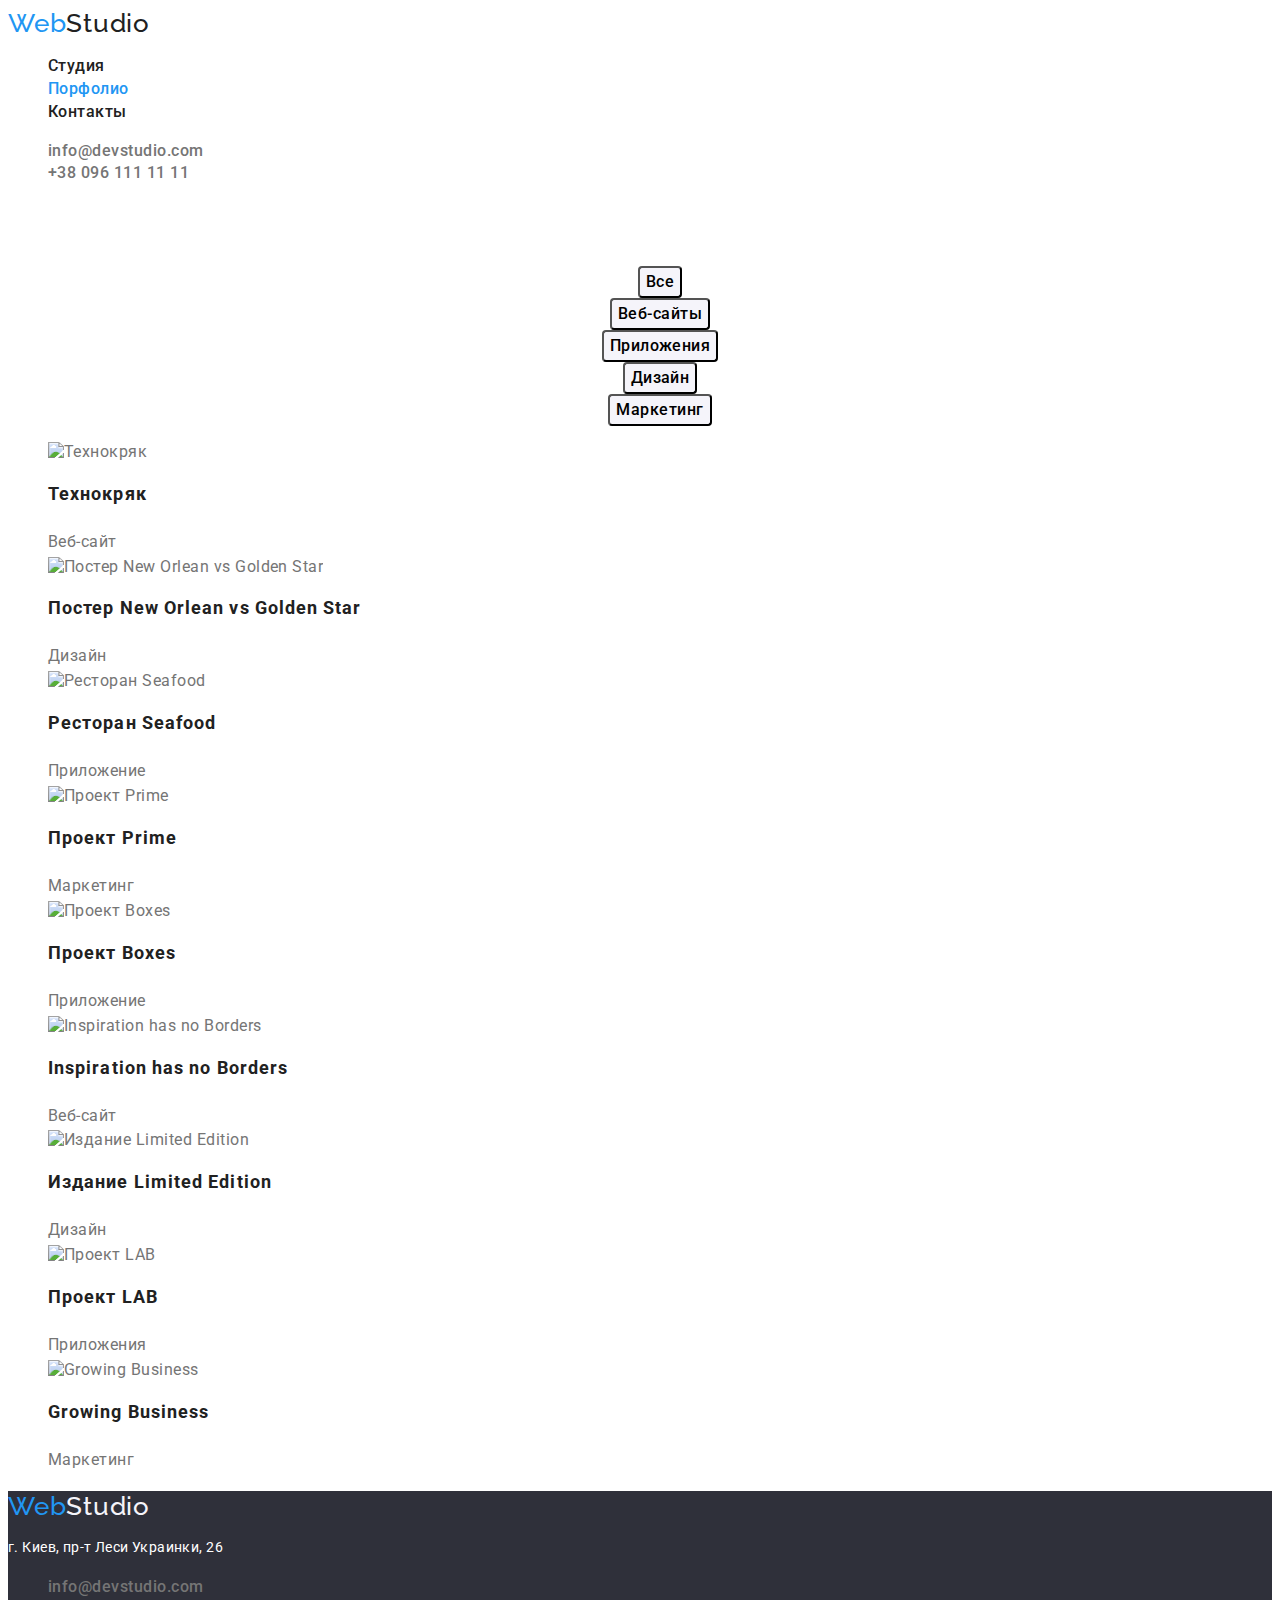
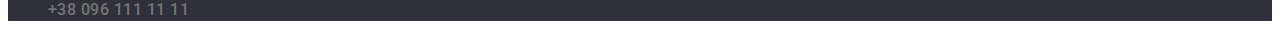
==== portfolio.html @ c121965f "Добавляет файлы" ====
<!DOCTYPE html>
<html lang="ru">
  <head>
    <meta charset="UTF-8" />
    <meta name="viewport" content="width=device-width, initial-scale=1.0" />
    <title>WebStudio</title>
    <link rel="preconnect" href="https://fonts.gstatic.com" />
    <link
      href="https://fonts.googleapis.com/css2?family=Raleway:wght@700&family=Roboto:wght@400;500;700;900&display=swap"
      rel="stylesheet"
    />
    <link
      rel="stylesheet"
      href="https://cdnjs.cloudflare.com/ajax/libs/modern-normalize/1.0.0/modern-normalize.min.css"
      integrity="sha512-ISS7cAi1PEhQ8jnbJpJZMd29NlhNj4AWYyLOSp2CE/CsHxTCu+r+t0D2yoJudVrd0/8fTVPUVDzY5Tvli75u/g=="
      crossorigin="anonymous"
    />
    <link rel="stylesheet" href="css/styles.css" />
  </head>
  <body>
    <!--Шапка сайта-->
    <header>
      <nav>
        <a class="link logo" href="./index.html"
          ><span class="logo-part">Web</span>Studio</a
        >
        <ul class="list">
          <li><a class="link nav" href="./index.html">Студия</a></li>
          <li>
            <a class="link nav current" href="./portfolio.html">Порфолио</a>
          </li>
          <li><a class="link nav" href="">Кoнтакты</a></li>
        </ul>
      </nav>
      <ul class="list">
        <li>
          <a class="link" href="mailto:info@devstudio.com"
            >info@devstudio.com</a
          >
        </li>
        <li><a class="link" href="tel:+380961111111">+38 096 111 11 11</a></li>
      </ul>
    </header>
    <main>
      <section>
        <h1 class="hidden-title">Портфолио</h1>
        <ul class="list">
          <li class="menu">
            <button type="button" class="button-menu">Все</button>
          </li>
          <li class="menu">
            <button type="button" class="button-menu">Веб-сайты</button>
          </li>
          <li class="menu">
            <button type="button" class="button-menu">Приложения</button>
          </li>
          <li class="menu">
            <button type="button" class="button-menu">Дизайн</button>
          </li>
          <li class="menu">
            <button type="button" class="button-menu">Маркетинг</button>
          </li>
        </ul>

        <ul class="list">
          <li>
            <img src="images /portfolio/img1.jpg" alt="Технокряк" width="370" />
            <h2 class="portfolio-tittle">Технокряк</h2>
            <span class="portfolio-item">Веб-сайт</span>
          </li>
          <li>
            <img
              src="images /portfolio/img2.jpg"
              alt="Постер New Orlean vs Golden Star"
              width="370"
            />
            <h2 class="portfolio-tittle">Постер New Orlean vs Golden Star</h2>
            <span class="portfolio-item">Дизайн</span>
          </li>
          <li>
            <img
              src="images /portfolio/img3.jpg"
              alt="Ресторан Seafood"
              width="370"
            />
            <h2 class="portfolio-tittle">Ресторан Seafood</h2>
            <span class="portfolio-item">Приложение</span>
          </li>
          <li>
            <img
              src="images /portfolio/img4.jpg"
              alt="Проект Prime"
              width="370"
            />
            <h2 class="portfolio-tittle">Проект Prime</h2>
            <span class="portfolio-item">Маркетинг</span>
          </li>
          <li>
            <img
              src="images /portfolio/img5.jpg"
              alt="Проект Boxes"
              width="370"
            />
            <h2 class="portfolio-tittle">Проект Boxes</h2>
            <span class="portfolio-item">Приложение</span>
          </li>
          <li>
            <img
              src="images /portfolio/img6.jpg"
              alt="Inspiration has no Borders"
              width="370"
            />
            <h2 class="portfolio-tittle">Inspiration has no Borders</h2>
            <span class="portfolio-item">Веб-сайт</span>
          </li>
          <li>
            <img
              src="images /portfolio/img7.jpg"
              alt="Издание Limited Edition"
              width="370"
            />
            <h2 class="portfolio-tittle">Издание Limited Edition</h2>
            <span class="portfolio-item">Дизайн</span>
          </li>
          <li>
            <img
              src="images /portfolio/img8.jpg"
              alt="Проект LAB"
              width="370"
            />
            <h2 class="portfolio-tittle">Проект LAB</h2>
            <span class="portfolio-item">Приложения</span>
          </li>
          <li>
            <img
              src="images /portfolio/img9.jpg"
              alt="Growing Business"
              width="370"
            />
            <h2 class="portfolio-tittle">Growing Business</h2>
            <span class="portfolio-item">Маркетинг</span>
          </li>
        </ul>
      </section>
    </main>
    <footer class="dark-bg">
      <a class="link logo white" href="./index.html"
        ><span class="logo-part">Web</span>Studio</a
      >
      <address class="address">
        <p class="text address">г. Киев, пр-т Леси Украинки, 26</p>
        <ul class="list">
          <li>
            <a class="link" href="mailto:info@devstudio.com"
              >info@devstudio.com</a
            >
          </li>
          <li>
            <a class="link" href="tel:+380961111111">+38 096 111 11 11</a>
          </li>
        </ul>
      </address>
    </footer>
  </body>
</html>
---- css/styles.css ----
:root {
  --primary-color: #757575;
  --secondary-color: #212121;
  --accent-color: #2196f3;
  --main-font: "Roboto";
  --accent-font: "Raleway";
  --prime-bg: #e5e5e5;
  --secondary-bg: #f5f4fa;
  --dark-bg: #2f303a;
}

body {
  font-family: var(--main-font), sans-serif;
  font-size: 16px;
  letter-spacing: 0.03em;
  color: var(--primary-color);
  font-weight: 400;
}
.link {
  color: inherit;
  text-decoration: none;
  line-height: 1.43;
  font-weight: 500;
}
.link.nav {
  color: var(--secondary-color);
}
.link.nav.current {
  color: var(--accent-color);
}
.link:hover,
.link:focus,
.link:active {
  color: var(--accent-color);
}
.list {
  list-style: none;
}
.address {
  font-style: inherit;
}
.link.logo {
  color: var(--secondary-color);
  font-family: var(--accent-font);
  font-size: 26px;
  letter-spacing: 0.03em;
  line-height: 1.19;
}
.link.logo.white {
  color: #f5f4fa;
}
.logo-part {
  color: var(--accent-color);
}
.dark-bg {
  background-color: var(--dark-bg);
}
.title {
  font-size: 44px;
  line-height: 1.36;
  letter-spacing: 0.06em;
  text-transform: uppercase;
  text-align: center;
  font-weight: 900;
  color: #ffffff;
}
.button {
  font-size: 16px;
  line-height: 1.87;
  font-weight: 700;
  display: flex;
  align-items: center;
  text-align: center;
  letter-spacing: 0.06em;
  color: white;
  background-color: var(--accent-color);
  cursor: pointer;
}
.button:focus {
  color: var(--accent-color);
}
.hidden-title {
  visibility: hidden;
}
.title-features {
  font-size: 14px;
  line-height: 1.14;
  letter-spacing: 0.03em;
  text-transform: uppercase;
  color: var(--secondary-color);
  font-weight: 700;
}

.text {
  font-size: 14px;
  line-height: 1.71;
  letter-spacing: 0.03em;
  color: var(--primary-color);
}
.second-title {
  font-size: 36px;
  line-height: 1.16;
  text-align: center;
  letter-spacing: 0.03em;
  color: var(--secondary-color);
  font-weight: 700;
}
.team-names {
  font-weight: 500;
  font-size: 16px;
  line-height: 1.187;
  letter-spacing: 0.03em;
  color: var(--secondary-color);
}
.team-cards {
  text-align: center;
}
.position {
  font-size: 16px;
  line-height: 1.18;
  letter-spacing: 0.03em;
  color: var(--primary-color);
}
.text.address {
  color: #ffffff;
}
.button-menu {
  background: var(--secondary-bg);
  border-radius: 4px;
  font-family: Roboto;
  font-size: 16px;
  line-height: 1.62;
  text-align: center;
  letter-spacing: 0.03em;
  align-items: center;
  font-weight: 500;
}
.button-menu:hover,
.button-menu:focus {
  background-color: var(--accent-color);
  color: #ffffff;
}
.menu {
  text-align: center;
  align-items: center;
}
.portfolio-tittle {
  font-weight: 700;
  font-size: 18px;
  line-height: 2;
  letter-spacing: 0.06em;
  color: var(--secondary-color);
}
.portfolio-item {
  font-size: 16px;
  line-height: 1.87;
  letter-spacing: 0.03em;
  color: var(--primary-color);
}
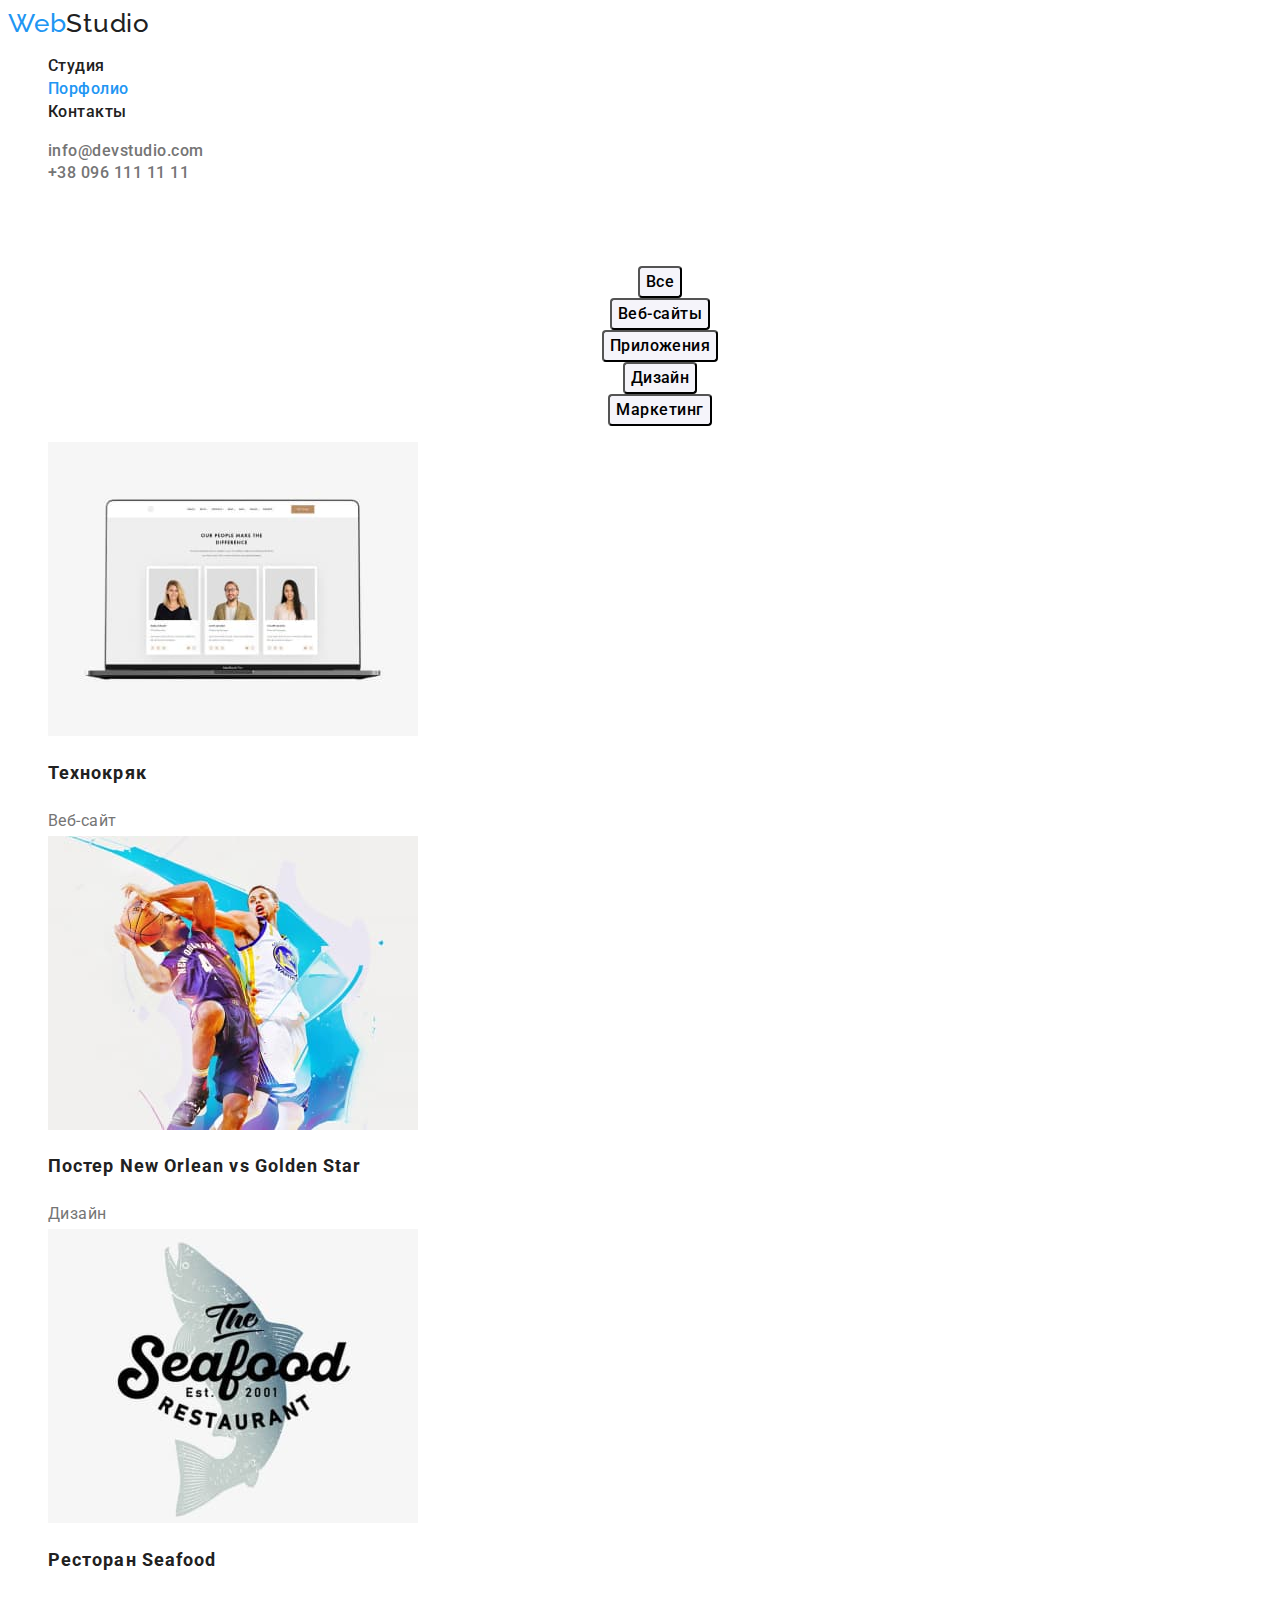
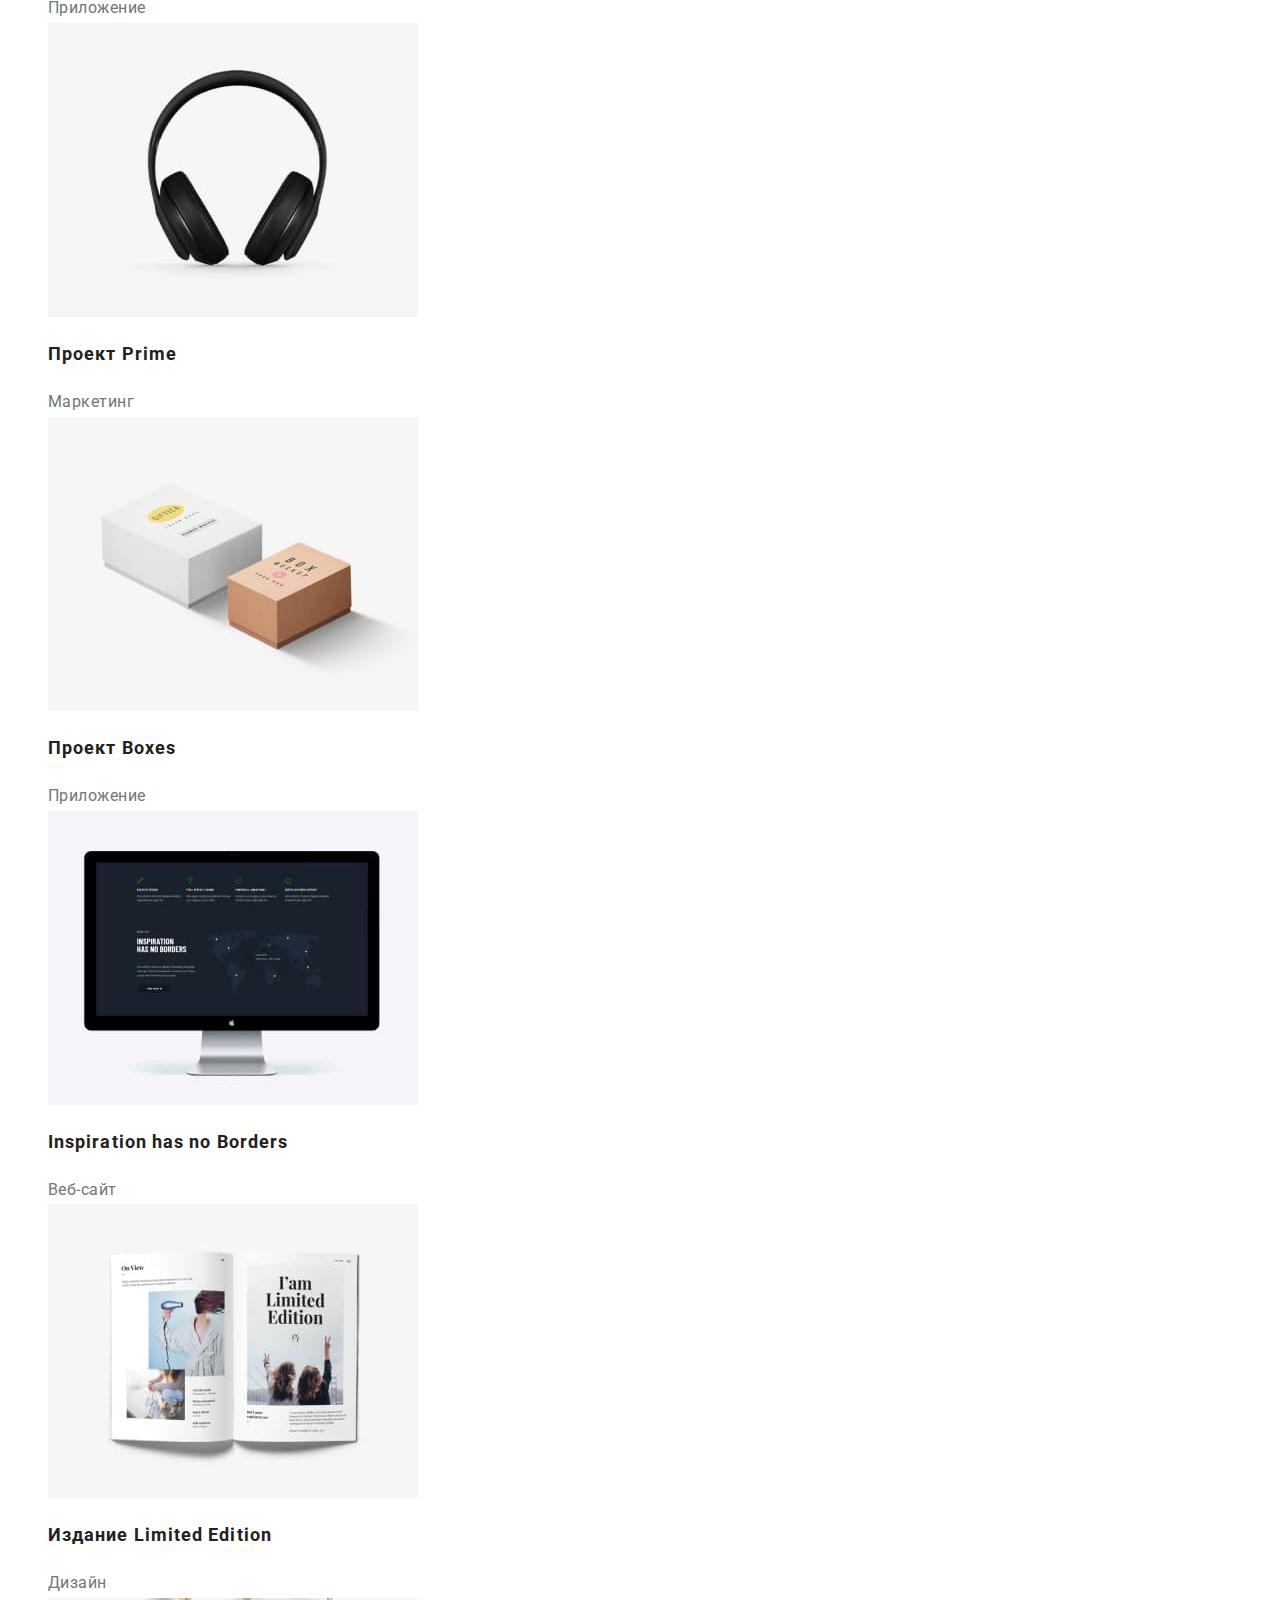
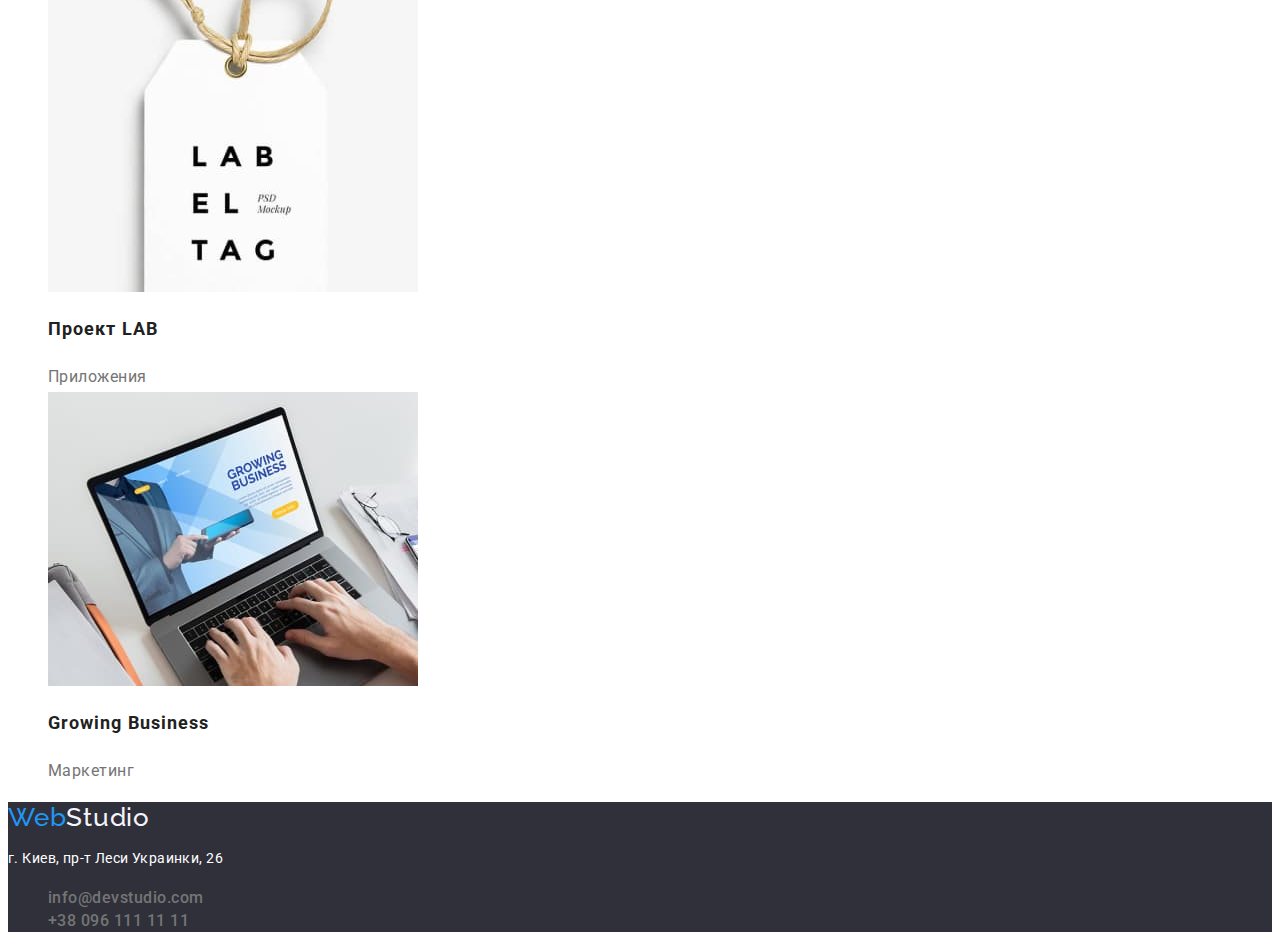
==== commit 11e5d5cc: "Добавляет файлы" ====
--- a/portfolio.html
+++ b/portfolio.html
@@ -64,13 +64,17 @@
 
         <ul class="list">
           <li>
-            <img src="images /portfolio/img1.jpg" alt="Технокряк" width="370" />
+            <img
+              src="./images/portfolio/img1.jpg"
+              alt="Технокряк"
+              width="370"
+            />
             <h2 class="portfolio-tittle">Технокряк</h2>
             <span class="portfolio-item">Веб-сайт</span>
           </li>
           <li>
             <img
-              src="images /portfolio/img2.jpg"
+              src="./images/portfolio/img2.jpg"
               alt="Постер New Orlean vs Golden Star"
               width="370"
             />
@@ -79,7 +83,7 @@
           </li>
           <li>
             <img
-              src="images /portfolio/img3.jpg"
+              src="./images/portfolio/img3.jpg"
               alt="Ресторан Seafood"
               width="370"
             />
@@ -88,7 +92,7 @@
           </li>
           <li>
             <img
-              src="images /portfolio/img4.jpg"
+              src="./images/portfolio/img4.jpg"
               alt="Проект Prime"
               width="370"
             />
@@ -97,7 +101,7 @@
           </li>
           <li>
             <img
-              src="images /portfolio/img5.jpg"
+              src="./images/portfolio/img5.jpg"
               alt="Проект Boxes"
               width="370"
             />
@@ -106,7 +110,7 @@
           </li>
           <li>
             <img
-              src="images /portfolio/img6.jpg"
+              src="./images/portfolio/img6.jpg"
               alt="Inspiration has no Borders"
               width="370"
             />
@@ -115,7 +119,7 @@
           </li>
           <li>
             <img
-              src="images /portfolio/img7.jpg"
+              src="./images/portfolio/img7.jpg"
               alt="Издание Limited Edition"
               width="370"
             />
@@ -124,7 +128,7 @@
           </li>
           <li>
             <img
-              src="images /portfolio/img8.jpg"
+              src="./images/portfolio/img8.jpg"
               alt="Проект LAB"
               width="370"
             />
@@ -133,7 +137,7 @@
           </li>
           <li>
             <img
-              src="images /portfolio/img9.jpg"
+              src="./images/portfolio/img9.jpg"
               alt="Growing Business"
               width="370"
             />
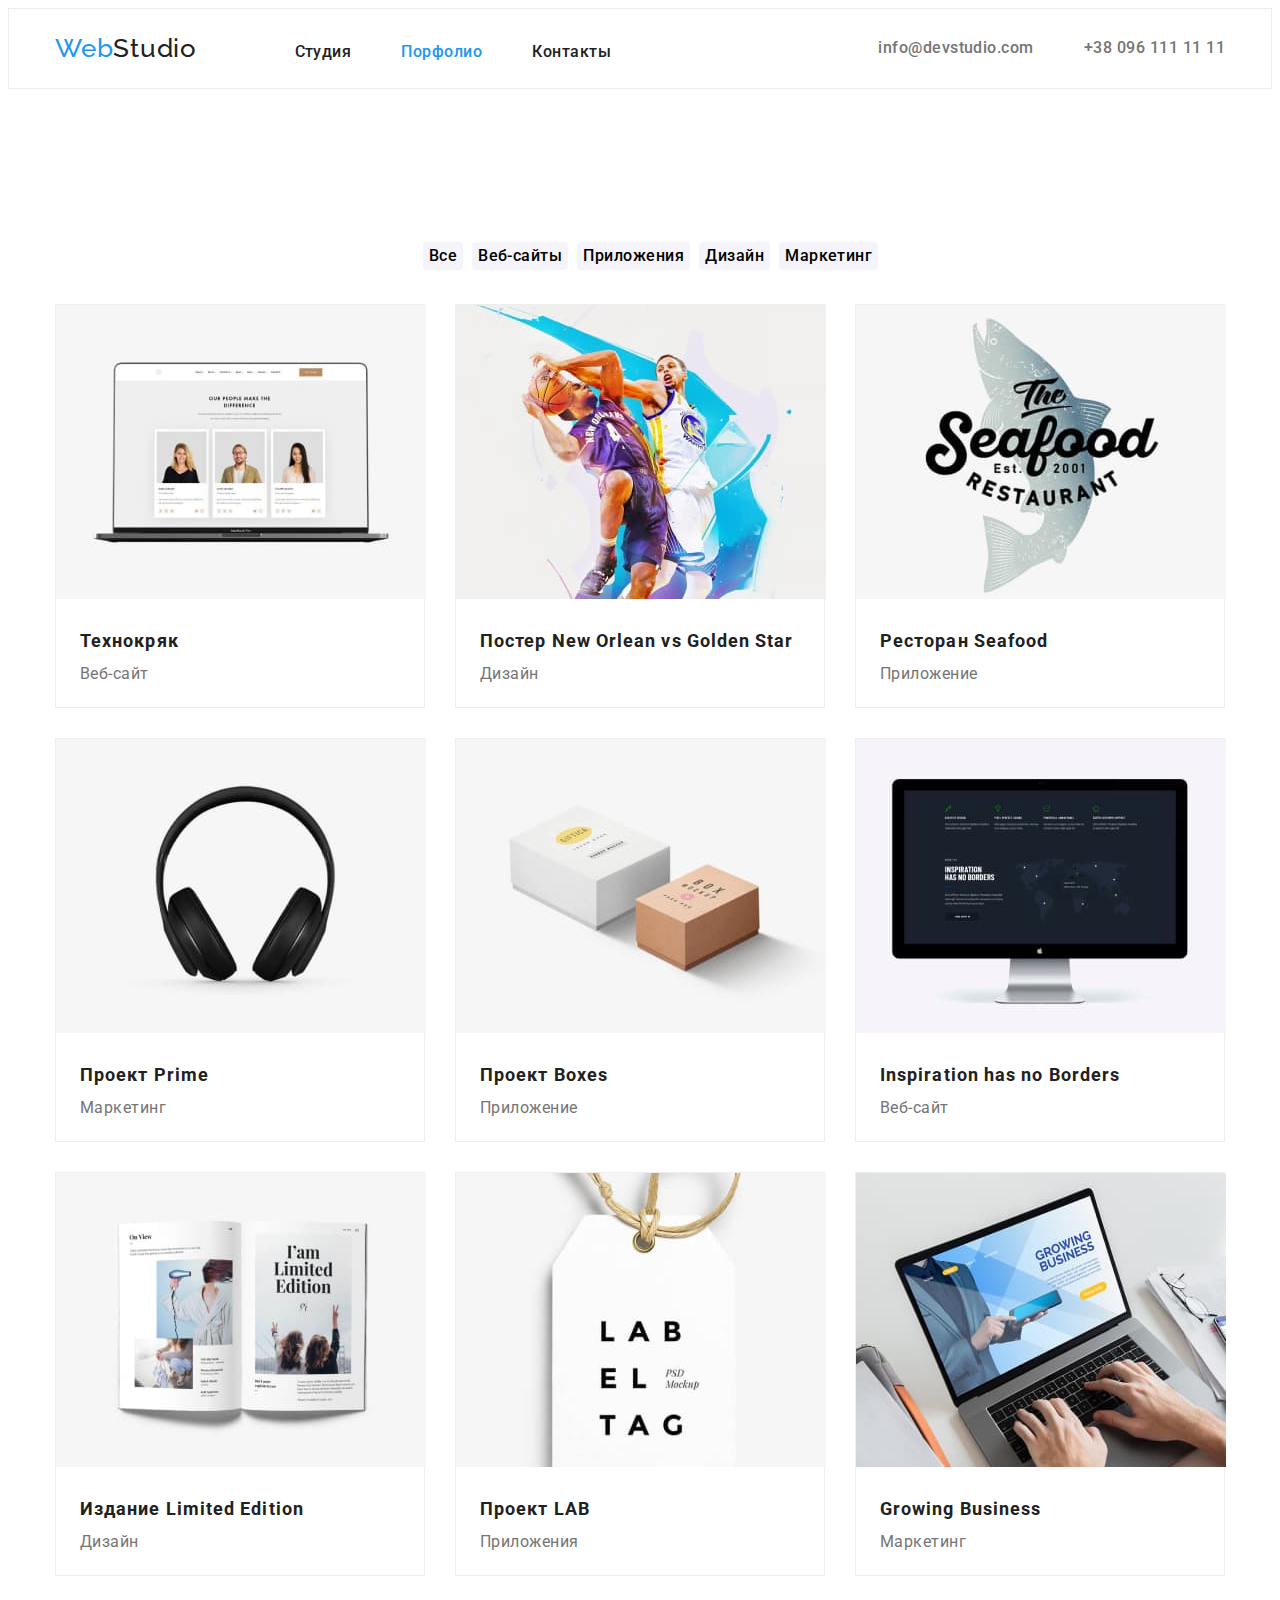
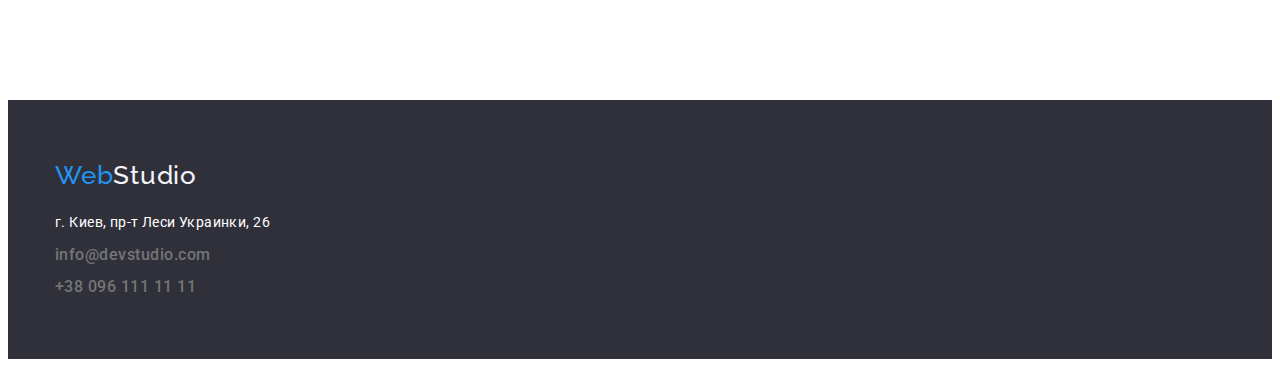
==== commit fa0c5c3f: "Добавляет геометрию portfolio" ====
--- a/portfolio.html
+++ b/portfolio.html
@@ -19,151 +19,161 @@
   </head>
   <body>
     <!--Шапка сайта-->
-    <header>
-      <nav>
-        <a class="link logo" href="./index.html"
-          ><span class="logo-part">Web</span>Studio</a
-        >
-        <ul class="list">
-          <li><a class="link nav" href="./index.html">Студия</a></li>
-          <li>
-            <a class="link nav current" href="./portfolio.html">Порфолио</a>
-          </li>
-          <li><a class="link nav" href="">Кoнтакты</a></li>
-        </ul>
-      </nav>
-      <ul class="list">
-        <li>
-          <a class="link" href="mailto:info@devstudio.com"
-            >info@devstudio.com</a
+    <header class="page-header">
+      <div class="container">
+        <nav class="nav">
+          <a class="link logo" href="./index.html"
+            ><span class="logo-part">Web</span>Studio</a
           >
-        </li>
-        <li><a class="link" href="tel:+380961111111">+38 096 111 11 11</a></li>
-      </ul>
-    </header>
-    <main>
-      <section>
-        <h1 class="hidden-title">Портфолио</h1>
-        <ul class="list">
-          <li class="menu">
-            <button type="button" class="button-menu">Все</button>
-          </li>
-          <li class="menu">
-            <button type="button" class="button-menu">Веб-сайты</button>
-          </li>
-          <li class="menu">
-            <button type="button" class="button-menu">Приложения</button>
-          </li>
-          <li class="menu">
-            <button type="button" class="button-menu">Дизайн</button>
-          </li>
-          <li class="menu">
-            <button type="button" class="button-menu">Маркетинг</button>
-          </li>
-        </ul>
-
-        <ul class="list">
-          <li>
-            <img
-              src="./images/portfolio/img1.jpg"
-              alt="Технокряк"
-              width="370"
-            />
-            <h2 class="portfolio-tittle">Технокряк</h2>
-            <span class="portfolio-item">Веб-сайт</span>
-          </li>
-          <li>
-            <img
-              src="./images/portfolio/img2.jpg"
-              alt="Постер New Orlean vs Golden Star"
-              width="370"
-            />
-            <h2 class="portfolio-tittle">Постер New Orlean vs Golden Star</h2>
-            <span class="portfolio-item">Дизайн</span>
-          </li>
-          <li>
-            <img
-              src="./images/portfolio/img3.jpg"
-              alt="Ресторан Seafood"
-              width="370"
-            />
-            <h2 class="portfolio-tittle">Ресторан Seafood</h2>
-            <span class="portfolio-item">Приложение</span>
-          </li>
-          <li>
-            <img
-              src="./images/portfolio/img4.jpg"
-              alt="Проект Prime"
-              width="370"
-            />
-            <h2 class="portfolio-tittle">Проект Prime</h2>
-            <span class="portfolio-item">Маркетинг</span>
-          </li>
-          <li>
-            <img
-              src="./images/portfolio/img5.jpg"
-              alt="Проект Boxes"
-              width="370"
-            />
-            <h2 class="portfolio-tittle">Проект Boxes</h2>
-            <span class="portfolio-item">Приложение</span>
-          </li>
-          <li>
-            <img
-              src="./images/portfolio/img6.jpg"
-              alt="Inspiration has no Borders"
-              width="370"
-            />
-            <h2 class="portfolio-tittle">Inspiration has no Borders</h2>
-            <span class="portfolio-item">Веб-сайт</span>
-          </li>
-          <li>
-            <img
-              src="./images/portfolio/img7.jpg"
-              alt="Издание Limited Edition"
-              width="370"
-            />
-            <h2 class="portfolio-tittle">Издание Limited Edition</h2>
-            <span class="portfolio-item">Дизайн</span>
-          </li>
-          <li>
-            <img
-              src="./images/portfolio/img8.jpg"
-              alt="Проект LAB"
-              width="370"
-            />
-            <h2 class="portfolio-tittle">Проект LAB</h2>
-            <span class="portfolio-item">Приложения</span>
-          </li>
-          <li>
-            <img
-              src="./images/portfolio/img9.jpg"
-              alt="Growing Business"
-              width="370"
-            />
-            <h2 class="portfolio-tittle">Growing Business</h2>
-            <span class="portfolio-item">Маркетинг</span>
-          </li>
-        </ul>
-      </section>
-    </main>
-    <footer class="dark-bg">
-      <a class="link logo white" href="./index.html"
-        ><span class="logo-part">Web</span>Studio</a
-      >
-      <address class="address">
-        <p class="text address">г. Киев, пр-т Леси Украинки, 26</p>
-        <ul class="list">
-          <li>
+          <ul class="nav list">
+            <li class="nav-item">
+              <a class="link nav" href="./index.html">Студия</a>
+            </li>
+            <li class="nav-item">
+              <a class="link nav current" href="./portfolio.html">Порфолио</a>
+            </li>
+            <li class="nav-item"><a class="link nav" href="">Кoнтакты</a></li>
+          </ul>
+        </nav>
+        <ul class="list contacts">
+          <li class="contacts-item">
             <a class="link" href="mailto:info@devstudio.com"
               >info@devstudio.com</a
             >
           </li>
-          <li>
+          <li class="contacts-item">
             <a class="link" href="tel:+380961111111">+38 096 111 11 11</a>
           </li>
         </ul>
-      </address>
+      </div>
+    </header>
+    <main>
+      <section class="section">
+        <div class="container">
+          <h1 class="hidden-title">Портфолио</h1>
+          <ul class="list card-set menu-item">
+            <li class="menu">
+              <button type="button" class="button-menu">Все</button>
+            </li>
+            <li class="menu">
+              <button type="button" class="button-menu">Веб-сайты</button>
+            </li>
+            <li class="menu">
+              <button type="button" class="button-menu">Приложения</button>
+            </li>
+            <li class="menu">
+              <button type="button" class="button-menu">Дизайн</button>
+            </li>
+            <li class="menu">
+              <button type="button" class="button-menu">Маркетинг</button>
+            </li>
+          </ul>
+
+          <ul class="list card-set">
+            <li class="portfolio-card">
+              <img
+                src="./images/portfolio/img1.jpg"
+                alt="Технокряк"
+                width="370"
+              />
+              <h2 class="portfolio-tittle">Технокряк</h2>
+              <span class="portfolio-item">Веб-сайт</span>
+            </li>
+            <li class="portfolio-card">
+              <img
+                src="./images/portfolio/img2.jpg"
+                alt="Постер New Orlean vs Golden Star"
+                width="370"
+              />
+              <h2 class="portfolio-tittle">Постер New Orlean vs Golden Star</h2>
+              <span class="portfolio-item">Дизайн</span>
+            </li>
+            <li class="portfolio-card">
+              <img
+                src="./images/portfolio/img3.jpg"
+                alt="Ресторан Seafood"
+                width="370"
+              />
+              <h2 class="portfolio-tittle">Ресторан Seafood</h2>
+              <span class="portfolio-item">Приложение</span>
+            </li>
+            <li class="portfolio-card">
+              <img
+                src="./images/portfolio/img4.jpg"
+                alt="Проект Prime"
+                width="370"
+              />
+              <h2 class="portfolio-tittle">Проект Prime</h2>
+              <span class="portfolio-item">Маркетинг</span>
+            </li>
+            <li class="portfolio-card">
+              <img
+                src="./images/portfolio/img5.jpg"
+                alt="Проект Boxes"
+                width="370"
+              />
+              <h2 class="portfolio-tittle">Проект Boxes</h2>
+              <span class="portfolio-item">Приложение</span>
+            </li>
+            <li class="portfolio-card">
+              <img
+                src="./images/portfolio/img6.jpg"
+                alt="Inspiration has no Borders"
+                width="370"
+              />
+              <h2 class="portfolio-tittle">Inspiration has no Borders</h2>
+              <span class="portfolio-item">Веб-сайт</span>
+            </li>
+            <li class="portfolio-card">
+              <img
+                src="./images/portfolio/img7.jpg"
+                alt="Издание Limited Edition"
+                width="370"
+              />
+              <h2 class="portfolio-tittle">Издание Limited Edition</h2>
+              <span class="portfolio-item">Дизайн</span>
+            </li>
+            <li class="portfolio-card">
+              <img
+                src="./images/portfolio/img8.jpg"
+                alt="Проект LAB"
+                width="370"
+              />
+              <h2 class="portfolio-tittle">Проект LAB</h2>
+              <span class="portfolio-item">Приложения</span>
+            </li>
+            <li class="portfolio-card">
+              <img
+                src="./images/portfolio/img9.jpg"
+                alt="Growing Business"
+                width="370"
+              />
+              <h2 class="portfolio-tittle">Growing Business</h2>
+              <span class="portfolio-item">Маркетинг</span>
+            </li>
+          </ul>
+        </div>
+      </section>
+    </main>
+    <footer class="dark-bg footer">
+      <div class="container">
+        <a class="link logo white" href="./index.html"
+          ><span class="logo-part">Web</span>Studio</a
+        >
+        <address class="address">
+          <p class="text address">г. Киев, пр-т Леси Украинки, 26</p>
+          <ul class="list">
+            <li class="footer-item">
+              <a class="link" href="mailto:info@devstudio.com"
+                >info@devstudio.com</a
+              >
+            </li>
+            <li class="footer-item">
+              <a class="link" href="tel:+380961111111">+38 096 111 11 11</a>
+            </li>
+          </ul>
+        </address>
+      </div>
     </footer>
   </body>
 </html>
--- a/css/styles.css
+++ b/css/styles.css
@@ -8,6 +8,36 @@
   --secondary-bg: #f5f4fa;
   --dark-bg: #2f303a;
 }
+html {
+  box-sizing: border-box;
+}
+
+*,
+*::before,
+*::after {
+  box-sizing: inherit;
+}
+
+h1,
+h2,
+h3,
+h4,
+h5,
+h6,
+p {
+  margin-top: 0;
+}
+
+.list {
+  list-style: none;
+  padding-left: 0;
+  margin: 0;
+}
+
+/* img {
+  display: block;
+  max-width: 100%;
+  height: auto; */
 
 body {
   font-family: var(--main-font), sans-serif;
@@ -16,12 +46,52 @@
   color: var(--primary-color);
   font-weight: 400;
 }
+
 .link {
   color: inherit;
   text-decoration: none;
   line-height: 1.43;
   font-weight: 500;
 }
+
+.container {
+  width: 1200px;
+  padding-right: 15px;
+  padding-left: 15px;
+  margin-left: auto;
+  margin-right: auto;
+}
+
+.nav.list {
+  display: inline-flex;
+}
+
+.nav-item:not(:last-child) {
+  margin-right: 50px;
+}
+
+.contacts-item:not(:last-child) {
+  margin-right: 50px;
+}
+
+.page-header .container {
+  display: flex;
+  align-items: center;
+}
+.nav {
+  margin-right: auto;
+  align-items: center;
+}
+.page-header .list.contacts {
+  display: flex;
+}
+
+.page-header {
+  padding-top: 24px;
+  padding-bottom: 24px;
+  border: 1px solid #ececec;
+}
+
 .link.nav {
   color: var(--secondary-color);
 }
@@ -33,11 +103,10 @@
 .link:active {
   color: var(--accent-color);
 }
-.list {
-  list-style: none;
-}
+
 .address {
   font-style: inherit;
+  margin: 0;
 }
 .link.logo {
   color: var(--secondary-color);
@@ -45,6 +114,7 @@
   font-size: 26px;
   letter-spacing: 0.03em;
   line-height: 1.19;
+  margin-right: 93px;
 }
 .link.logo.white {
   color: #f5f4fa;
@@ -55,6 +125,17 @@
 .dark-bg {
   background-color: var(--dark-bg);
 }
+.hero-section {
+  margin-left: auto;
+  margin-right: auto;
+}
+
+.hero-container {
+  max-width: 696px;
+  padding-top: 200px;
+  padding-bottom: 200px;
+}
+
 .title {
   font-size: 44px;
   line-height: 1.36;
@@ -69,12 +150,21 @@
   line-height: 1.87;
   font-weight: 700;
   display: flex;
+  text-align: center;
   align-items: center;
-  text-align: center;
   letter-spacing: 0.06em;
   color: white;
   background-color: var(--accent-color);
   cursor: pointer;
+  margin-left: auto;
+  margin-right: auto;
+  /* margin-bottom: 200px; */
+  border: none;
+  border-radius: 4px;
+  padding-left: 30px;
+  padding-right: 30px;
+  padding-top: 10px;
+  padding-bottom: 10px;
 }
 .button:focus {
   color: var(--accent-color);
@@ -89,6 +179,7 @@
   text-transform: uppercase;
   color: var(--secondary-color);
   font-weight: 700;
+  margin-bottom: 10px;
 }
 
 .text {
@@ -97,6 +188,14 @@
   letter-spacing: 0.03em;
   color: var(--primary-color);
 }
+.section {
+  padding-top: 94px;
+  padding-bottom: 94px;
+}
+.section.team {
+  background-color: var(--secondary-bg);
+}
+
 .second-title {
   font-size: 36px;
   line-height: 1.16;
@@ -104,25 +203,62 @@
   letter-spacing: 0.03em;
   color: var(--secondary-color);
   font-weight: 700;
-}
+  margin-bottom: 50px;
+}
+.card-set {
+  display: flex;
+  flex-wrap: wrap;
+  margin-right: -30px;
+}
+.features-item {
+  width: 270px;
+  /* height: 101px; */
+  margin-right: 30px;
+  flex-basis: calc((100% - 4 * 30px) / 4);
+}
+
+.gallery-item {
+  margin-right: 30px;
+  flex-basis: calc((100% - 3 * 30px) / 3);
+}
+
 .team-names {
   font-weight: 500;
   font-size: 16px;
   line-height: 1.187;
   letter-spacing: 0.03em;
   color: var(--secondary-color);
+  padding-top: 30px;
+  margin-bottom: 0;
 }
 .team-cards {
   text-align: center;
+  margin-right: 30px;
+  flex-basis: calc((100% - 4 * 30px) / 4);
+  background-color: #fff;
+  box-shadow: 0px 1px 3px rgba(0, 0, 0, 0.12), 0px 1px 1px rgba(0, 0, 0, 0.14),
+    0px 2px 1px rgba(0, 0, 0, 0.2);
+  border-radius: 0px 0px 4px 4px;
 }
 .position {
   font-size: 16px;
   line-height: 1.18;
   letter-spacing: 0.03em;
   color: var(--primary-color);
+  padding-top: 10px;
+  padding-bottom: 30px;
+  margin-bottom: 0;
+}
+.dark-bg.footer {
+  padding-top: 60px;
+  padding-bottom: 60px;
 }
 .text.address {
   color: #ffffff;
+  margin-top: 20px;
+}
+.footer-item {
+  margin-top: 9px;
 }
 .button-menu {
   background: var(--secondary-bg);
@@ -134,26 +270,48 @@
   letter-spacing: 0.03em;
   align-items: center;
   font-weight: 500;
+  border: none;
 }
 .button-menu:hover,
 .button-menu:focus {
   background-color: var(--accent-color);
   color: #ffffff;
+  box-shadow: 0px 3px 1px rgba(0, 0, 0, 0.1), 0px 1px 2px rgba(0, 0, 0, 0.08),
+    0px 2px 2px rgba(0, 0, 0, 0.12);
 }
 .menu {
   text-align: center;
-  align-items: center;
-}
+  margin-bottom: 34px;
+  margin-right: 9px;
+}
+.list.menu-item {
+  justify-content: center;
+}
+
 .portfolio-tittle {
   font-weight: 700;
   font-size: 18px;
   line-height: 2;
   letter-spacing: 0.06em;
   color: var(--secondary-color);
+  margin-top: 20px;
+  margin-left: 24px;
+  margin-bottom: 0;
 }
 .portfolio-item {
   font-size: 16px;
   line-height: 1.87;
   letter-spacing: 0.03em;
   color: var(--primary-color);
-}
+  margin-left: 24px;
+  margin-bottom: 20px;
+  margin-top: 0;
+}
+.portfolio-card {
+  margin-right: 30px;
+  flex-basis: calc((100% - 9 * 30px) / 9);
+  border: 1px solid #eeeeee;
+  width: 370px;
+  margin-bottom: 30px;
+  min-height: 404px;
+}
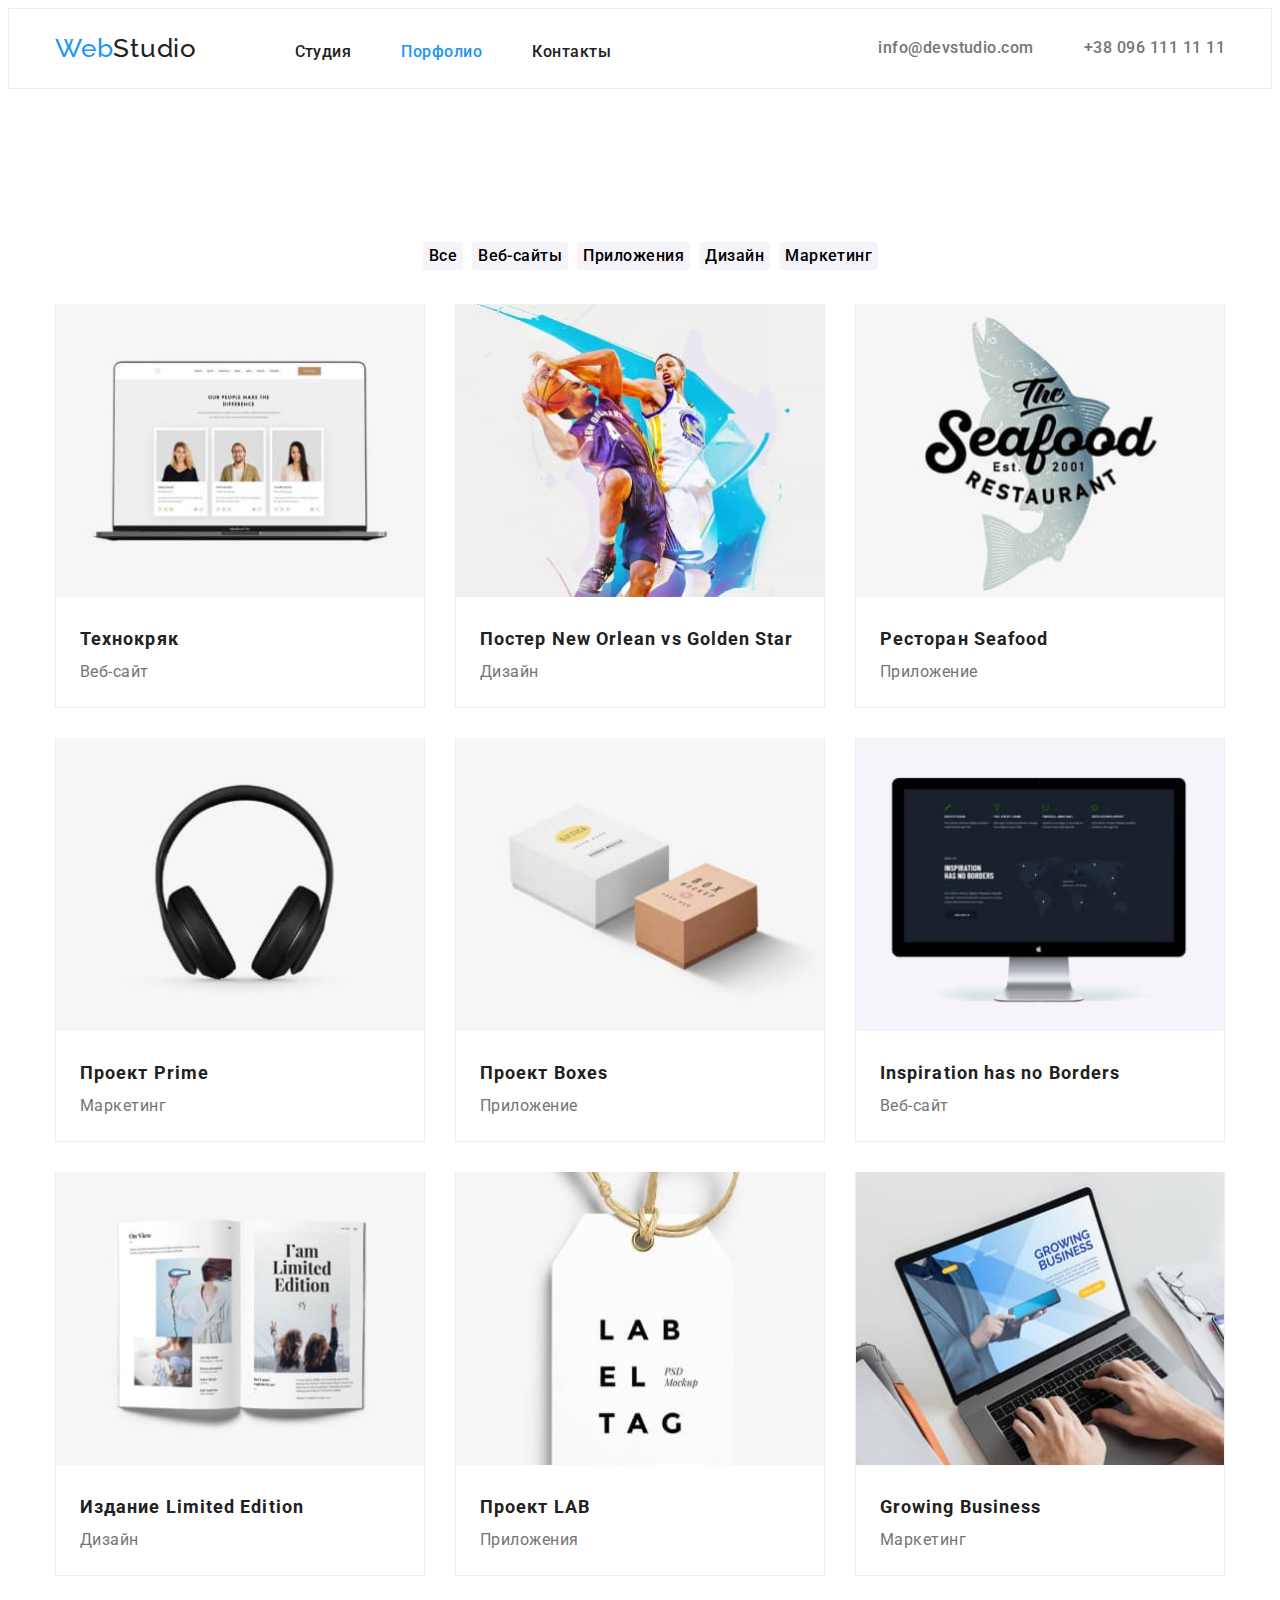
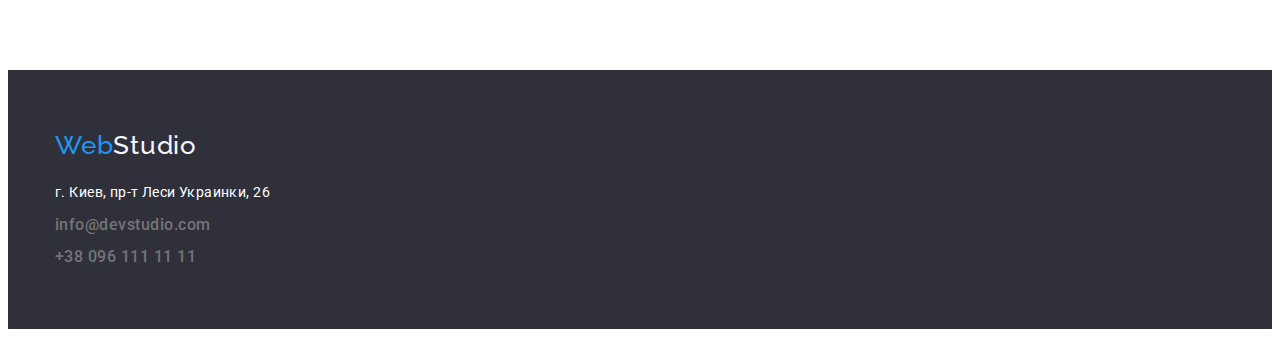
==== commit 6857a5fb: "Добавляет геометрию страницы portfolio" ====
--- a/portfolio.html
+++ b/portfolio.html
@@ -74,25 +74,27 @@
               <img
                 src="./images/portfolio/img1.jpg"
                 alt="Технокряк"
-                width="370"
+                width="368"
               />
               <h2 class="portfolio-tittle">Технокряк</h2>
               <span class="portfolio-item">Веб-сайт</span>
             </li>
+
             <li class="portfolio-card">
               <img
                 src="./images/portfolio/img2.jpg"
                 alt="Постер New Orlean vs Golden Star"
-                width="370"
+                width="368"
               />
               <h2 class="portfolio-tittle">Постер New Orlean vs Golden Star</h2>
               <span class="portfolio-item">Дизайн</span>
             </li>
+
             <li class="portfolio-card">
               <img
                 src="./images/portfolio/img3.jpg"
                 alt="Ресторан Seafood"
-                width="370"
+                width="368"
               />
               <h2 class="portfolio-tittle">Ресторан Seafood</h2>
               <span class="portfolio-item">Приложение</span>
@@ -101,7 +103,7 @@
               <img
                 src="./images/portfolio/img4.jpg"
                 alt="Проект Prime"
-                width="370"
+                width="368"
               />
               <h2 class="portfolio-tittle">Проект Prime</h2>
               <span class="portfolio-item">Маркетинг</span>
@@ -110,7 +112,7 @@
               <img
                 src="./images/portfolio/img5.jpg"
                 alt="Проект Boxes"
-                width="370"
+                width="368"
               />
               <h2 class="portfolio-tittle">Проект Boxes</h2>
               <span class="portfolio-item">Приложение</span>
@@ -119,7 +121,7 @@
               <img
                 src="./images/portfolio/img6.jpg"
                 alt="Inspiration has no Borders"
-                width="370"
+                width="368"
               />
               <h2 class="portfolio-tittle">Inspiration has no Borders</h2>
               <span class="portfolio-item">Веб-сайт</span>
@@ -128,7 +130,7 @@
               <img
                 src="./images/portfolio/img7.jpg"
                 alt="Издание Limited Edition"
-                width="370"
+                width="368"
               />
               <h2 class="portfolio-tittle">Издание Limited Edition</h2>
               <span class="portfolio-item">Дизайн</span>
@@ -137,7 +139,7 @@
               <img
                 src="./images/portfolio/img8.jpg"
                 alt="Проект LAB"
-                width="370"
+                width="368"
               />
               <h2 class="portfolio-tittle">Проект LAB</h2>
               <span class="portfolio-item">Приложения</span>
@@ -146,7 +148,7 @@
               <img
                 src="./images/portfolio/img9.jpg"
                 alt="Growing Business"
-                width="370"
+                width="368"
               />
               <h2 class="portfolio-tittle">Growing Business</h2>
               <span class="portfolio-item">Маркетинг</span>
--- a/css/styles.css
+++ b/css/styles.css
@@ -314,4 +314,13 @@
   width: 370px;
   margin-bottom: 30px;
   min-height: 404px;
-}
+  border-top: none;
+}
+
+.portfolio-card:nth-child(3n) {
+  margin-right: 0;
+}
+
+.portfolio-card:nth-last-child(-n + 3) {
+  margin-bottom: 0;
+}
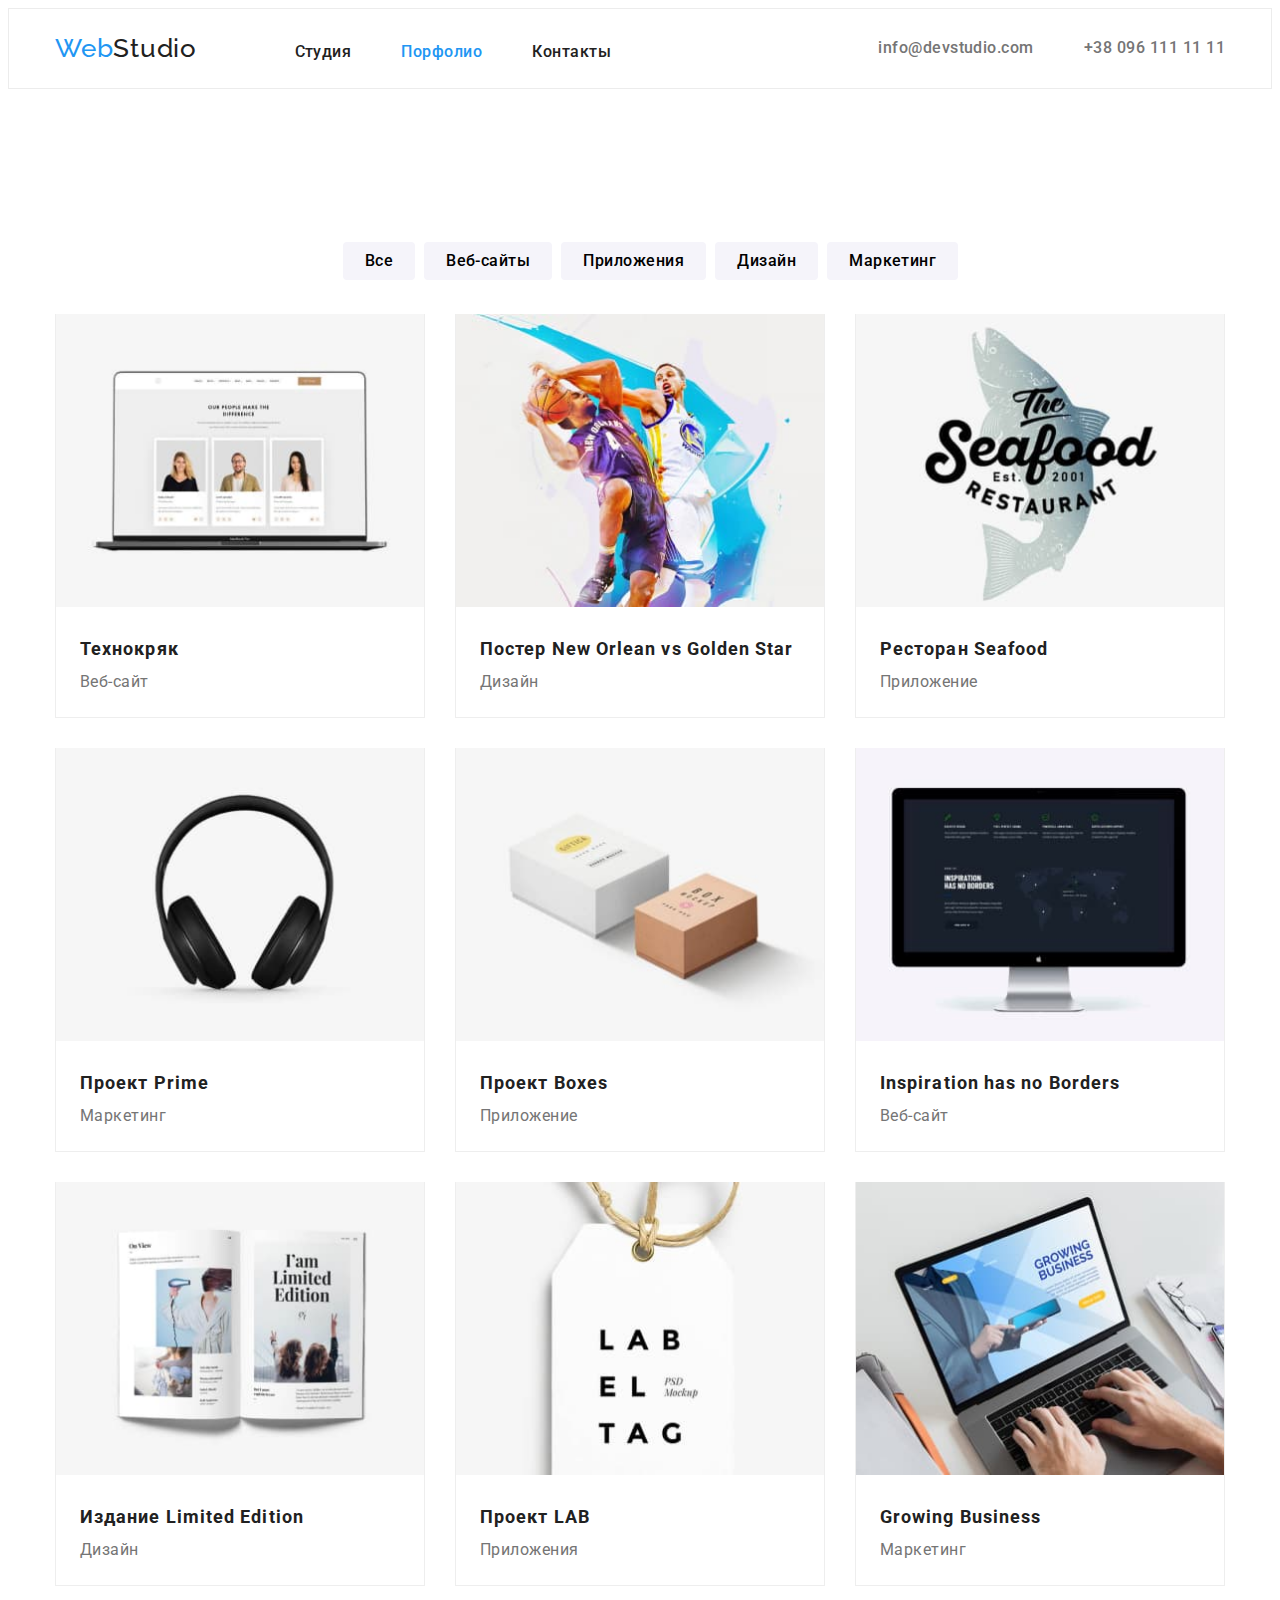
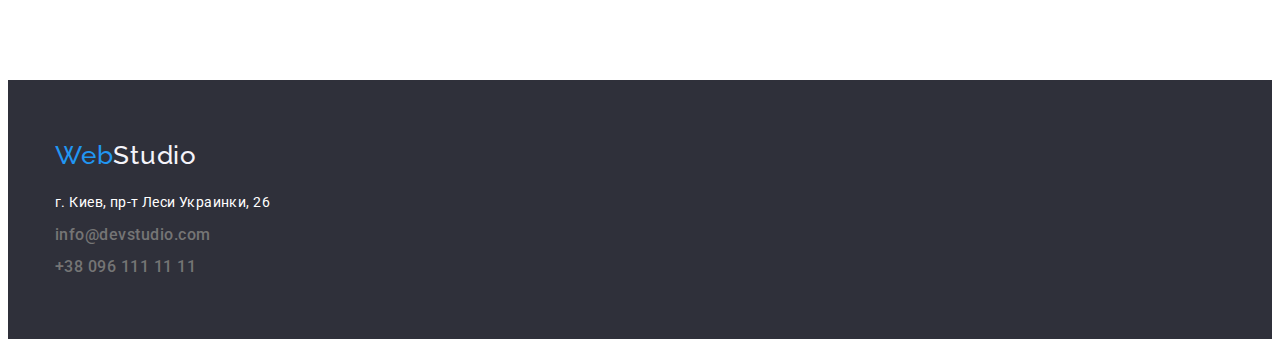
==== commit 5a172aa0: "Добавляет правки" ====
--- a/portfolio.html
+++ b/portfolio.html
@@ -76,8 +76,10 @@
                 alt="Технокряк"
                 width="368"
               />
-              <h2 class="portfolio-tittle">Технокряк</h2>
-              <span class="portfolio-item">Веб-сайт</span>
+              <div class="portfolio-text">
+                <h2 class="portfolio-tittle">Технокряк</h2>
+                <span class="portfolio-item">Веб-сайт</span>
+              </div>
             </li>
 
             <li class="portfolio-card">
@@ -86,8 +88,12 @@
                 alt="Постер New Orlean vs Golden Star"
                 width="368"
               />
-              <h2 class="portfolio-tittle">Постер New Orlean vs Golden Star</h2>
-              <span class="portfolio-item">Дизайн</span>
+              <div class="portfolio-text">
+                <h2 class="portfolio-tittle">
+                  Постер New Orlean vs Golden Star
+                </h2>
+                <span class="portfolio-item">Дизайн</span>
+              </div>
             </li>
 
             <li class="portfolio-card">
@@ -96,8 +102,10 @@
                 alt="Ресторан Seafood"
                 width="368"
               />
-              <h2 class="portfolio-tittle">Ресторан Seafood</h2>
-              <span class="portfolio-item">Приложение</span>
+              <div class="portfolio-text">
+                <h2 class="portfolio-tittle">Ресторан Seafood</h2>
+                <span class="portfolio-item">Приложение</span>
+              </div>
             </li>
             <li class="portfolio-card">
               <img
@@ -105,8 +113,10 @@
                 alt="Проект Prime"
                 width="368"
               />
-              <h2 class="portfolio-tittle">Проект Prime</h2>
-              <span class="portfolio-item">Маркетинг</span>
+              <div class="portfolio-text">
+                <h2 class="portfolio-tittle">Проект Prime</h2>
+                <span class="portfolio-item">Маркетинг</span>
+              </div>
             </li>
             <li class="portfolio-card">
               <img
@@ -114,8 +124,10 @@
                 alt="Проект Boxes"
                 width="368"
               />
-              <h2 class="portfolio-tittle">Проект Boxes</h2>
-              <span class="portfolio-item">Приложение</span>
+              <div class="portfolio-text">
+                <h2 class="portfolio-tittle">Проект Boxes</h2>
+                <span class="portfolio-item">Приложение</span>
+              </div>
             </li>
             <li class="portfolio-card">
               <img
@@ -123,8 +135,10 @@
                 alt="Inspiration has no Borders"
                 width="368"
               />
-              <h2 class="portfolio-tittle">Inspiration has no Borders</h2>
-              <span class="portfolio-item">Веб-сайт</span>
+              <div class="portfolio-text">
+                <h2 class="portfolio-tittle">Inspiration has no Borders</h2>
+                <span class="portfolio-item">Веб-сайт</span>
+              </div>
             </li>
             <li class="portfolio-card">
               <img
@@ -132,8 +146,10 @@
                 alt="Издание Limited Edition"
                 width="368"
               />
-              <h2 class="portfolio-tittle">Издание Limited Edition</h2>
-              <span class="portfolio-item">Дизайн</span>
+              <div class="portfolio-text">
+                <h2 class="portfolio-tittle">Издание Limited Edition</h2>
+                <span class="portfolio-item">Дизайн</span>
+              </div>
             </li>
             <li class="portfolio-card">
               <img
@@ -141,8 +157,10 @@
                 alt="Проект LAB"
                 width="368"
               />
-              <h2 class="portfolio-tittle">Проект LAB</h2>
-              <span class="portfolio-item">Приложения</span>
+              <div class="portfolio-text">
+                <h2 class="portfolio-tittle">Проект LAB</h2>
+                <span class="portfolio-item">Приложения</span>
+              </div>
             </li>
             <li class="portfolio-card">
               <img
@@ -150,8 +168,10 @@
                 alt="Growing Business"
                 width="368"
               />
-              <h2 class="portfolio-tittle">Growing Business</h2>
-              <span class="portfolio-item">Маркетинг</span>
+              <div class="portfolio-text">
+                <h2 class="portfolio-tittle">Growing Business</h2>
+                <span class="portfolio-item">Маркетинг</span>
+              </div>
             </li>
           </ul>
         </div>
--- a/css/styles.css
+++ b/css/styles.css
@@ -195,6 +195,9 @@
 .section.team {
   background-color: var(--secondary-bg);
 }
+.section.gallery {
+  padding-top: 0;
+}
 
 .second-title {
   font-size: 36px;
@@ -271,6 +274,10 @@
   align-items: center;
   font-weight: 500;
   border: none;
+  padding-left: 22px;
+  padding-right: 22px;
+  padding-top: 6px;
+  padding-bottom: 6px;
 }
 .button-menu:hover,
 .button-menu:focus {
@@ -281,11 +288,15 @@
 }
 .menu {
   text-align: center;
-  margin-bottom: 34px;
   margin-right: 9px;
 }
 .list.menu-item {
   justify-content: center;
+  margin-bottom: 34px;
+}
+.portfolio-text {
+  margin-left: 24px;
+  margin-top: 20px;
 }
 
 .portfolio-tittle {
@@ -294,8 +305,8 @@
   line-height: 2;
   letter-spacing: 0.06em;
   color: var(--secondary-color);
-  margin-top: 20px;
-  margin-left: 24px;
+  /* margin-top: 20px; */
+  /* margin-left: 24px; */
   margin-bottom: 0;
 }
 .portfolio-item {
@@ -303,9 +314,9 @@
   line-height: 1.87;
   letter-spacing: 0.03em;
   color: var(--primary-color);
-  margin-left: 24px;
+  /* margin-left: 24px; */
   margin-bottom: 20px;
-  margin-top: 0;
+  margin-top: 4px;
 }
 .portfolio-card {
   margin-right: 30px;
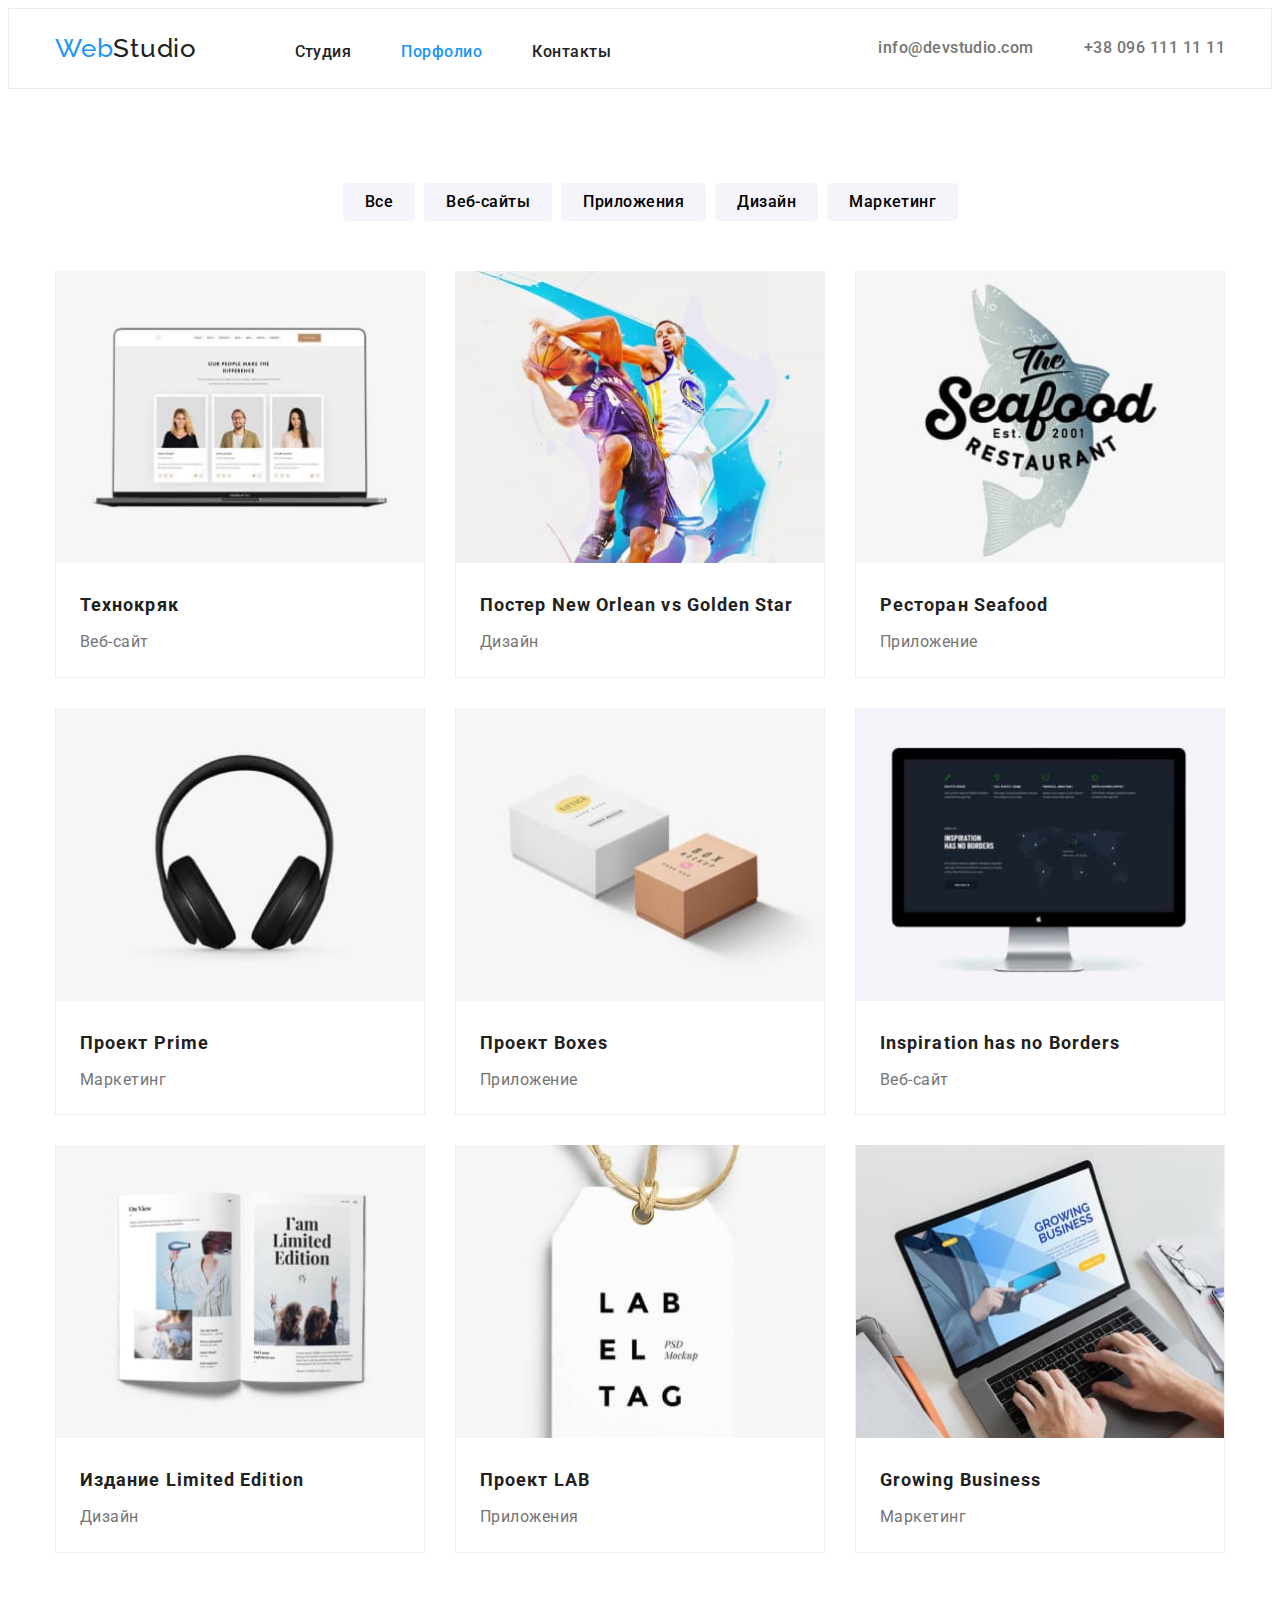
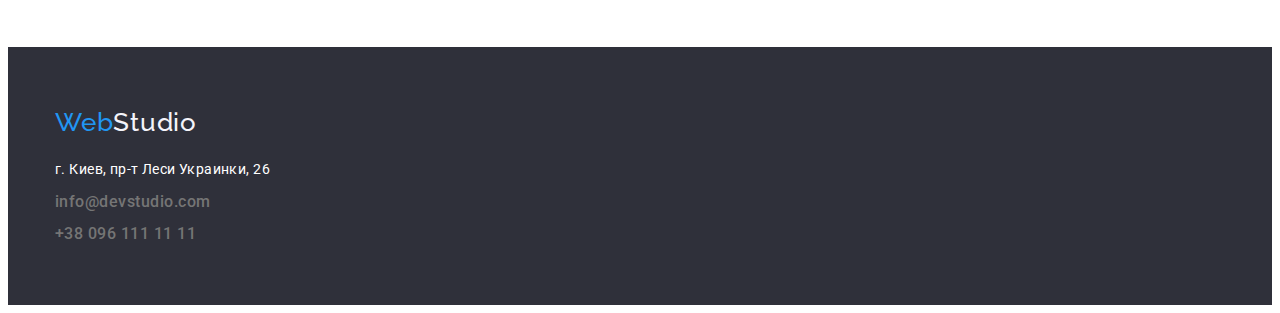
==== commit 4a832808: "Добавляет правки" ====
--- a/portfolio.html
+++ b/portfolio.html
@@ -78,7 +78,7 @@
               />
               <div class="portfolio-text">
                 <h2 class="portfolio-tittle">Технокряк</h2>
-                <span class="portfolio-item">Веб-сайт</span>
+                <p class="portfolio-item">Веб-сайт</p>
               </div>
             </li>
 
@@ -92,7 +92,7 @@
                 <h2 class="portfolio-tittle">
                   Постер New Orlean vs Golden Star
                 </h2>
-                <span class="portfolio-item">Дизайн</span>
+                <p class="portfolio-item">Дизайн</p>
               </div>
             </li>
 
@@ -104,7 +104,7 @@
               />
               <div class="portfolio-text">
                 <h2 class="portfolio-tittle">Ресторан Seafood</h2>
-                <span class="portfolio-item">Приложение</span>
+                <p class="portfolio-item">Приложение</p>
               </div>
             </li>
             <li class="portfolio-card">
@@ -115,7 +115,7 @@
               />
               <div class="portfolio-text">
                 <h2 class="portfolio-tittle">Проект Prime</h2>
-                <span class="portfolio-item">Маркетинг</span>
+                <p class="portfolio-item">Маркетинг</p>
               </div>
             </li>
             <li class="portfolio-card">
@@ -126,7 +126,7 @@
               />
               <div class="portfolio-text">
                 <h2 class="portfolio-tittle">Проект Boxes</h2>
-                <span class="portfolio-item">Приложение</span>
+                <p class="portfolio-item">Приложение</p>
               </div>
             </li>
             <li class="portfolio-card">
@@ -137,7 +137,7 @@
               />
               <div class="portfolio-text">
                 <h2 class="portfolio-tittle">Inspiration has no Borders</h2>
-                <span class="portfolio-item">Веб-сайт</span>
+                <p class="portfolio-item">Веб-сайт</p>
               </div>
             </li>
             <li class="portfolio-card">
@@ -148,7 +148,7 @@
               />
               <div class="portfolio-text">
                 <h2 class="portfolio-tittle">Издание Limited Edition</h2>
-                <span class="portfolio-item">Дизайн</span>
+                <p class="portfolio-item">Дизайн</p>
               </div>
             </li>
             <li class="portfolio-card">
@@ -159,7 +159,7 @@
               />
               <div class="portfolio-text">
                 <h2 class="portfolio-tittle">Проект LAB</h2>
-                <span class="portfolio-item">Приложения</span>
+                <p class="portfolio-item">Приложения</p>
               </div>
             </li>
             <li class="portfolio-card">
@@ -170,7 +170,7 @@
               />
               <div class="portfolio-text">
                 <h2 class="portfolio-tittle">Growing Business</h2>
-                <span class="portfolio-item">Маркетинг</span>
+                <p class="portfolio-item">Маркетинг</p>
               </div>
             </li>
           </ul>
--- a/css/styles.css
+++ b/css/styles.css
@@ -52,6 +52,8 @@
   text-decoration: none;
   line-height: 1.43;
   font-weight: 500;
+  padding-top: 24px;
+  padding-bottom: 24px;
 }
 
 .container {
@@ -128,12 +130,12 @@
 .hero-section {
   margin-left: auto;
   margin-right: auto;
+  padding-top: 200px;
+  padding-bottom: 200px;
 }
 
 .hero-container {
   max-width: 696px;
-  padding-top: 200px;
-  padding-bottom: 200px;
 }
 
 .title {
@@ -167,10 +169,16 @@
   padding-bottom: 10px;
 }
 .button:focus {
-  color: var(--accent-color);
+  background-color: var(--accent-color);
 }
 .hidden-title {
-  visibility: hidden;
+  /* visibility: hidden;
+  height: 0; */
+  position: absolute;
+  clip: rect(0 0 0 0);
+  width: 1px;
+  height: 1px;
+  margin: -1px;
 }
 .title-features {
   font-size: 14px;
@@ -231,7 +239,7 @@
   line-height: 1.187;
   letter-spacing: 0.03em;
   color: var(--secondary-color);
-  padding-top: 30px;
+  /* padding-top: 30px; */
   margin-bottom: 0;
 }
 .team-cards {
@@ -243,13 +251,16 @@
     0px 2px 1px rgba(0, 0, 0, 0.2);
   border-radius: 0px 0px 4px 4px;
 }
+.card-text {
+  padding: 30px;
+}
 .position {
   font-size: 16px;
   line-height: 1.18;
   letter-spacing: 0.03em;
   color: var(--primary-color);
   padding-top: 10px;
-  padding-bottom: 30px;
+  /* padding-bottom: 30px; */
   margin-bottom: 0;
 }
 .dark-bg.footer {
@@ -292,7 +303,7 @@
 }
 .list.menu-item {
   justify-content: center;
-  margin-bottom: 34px;
+  margin-bottom: 50px;
 }
 .portfolio-text {
   margin-left: 24px;
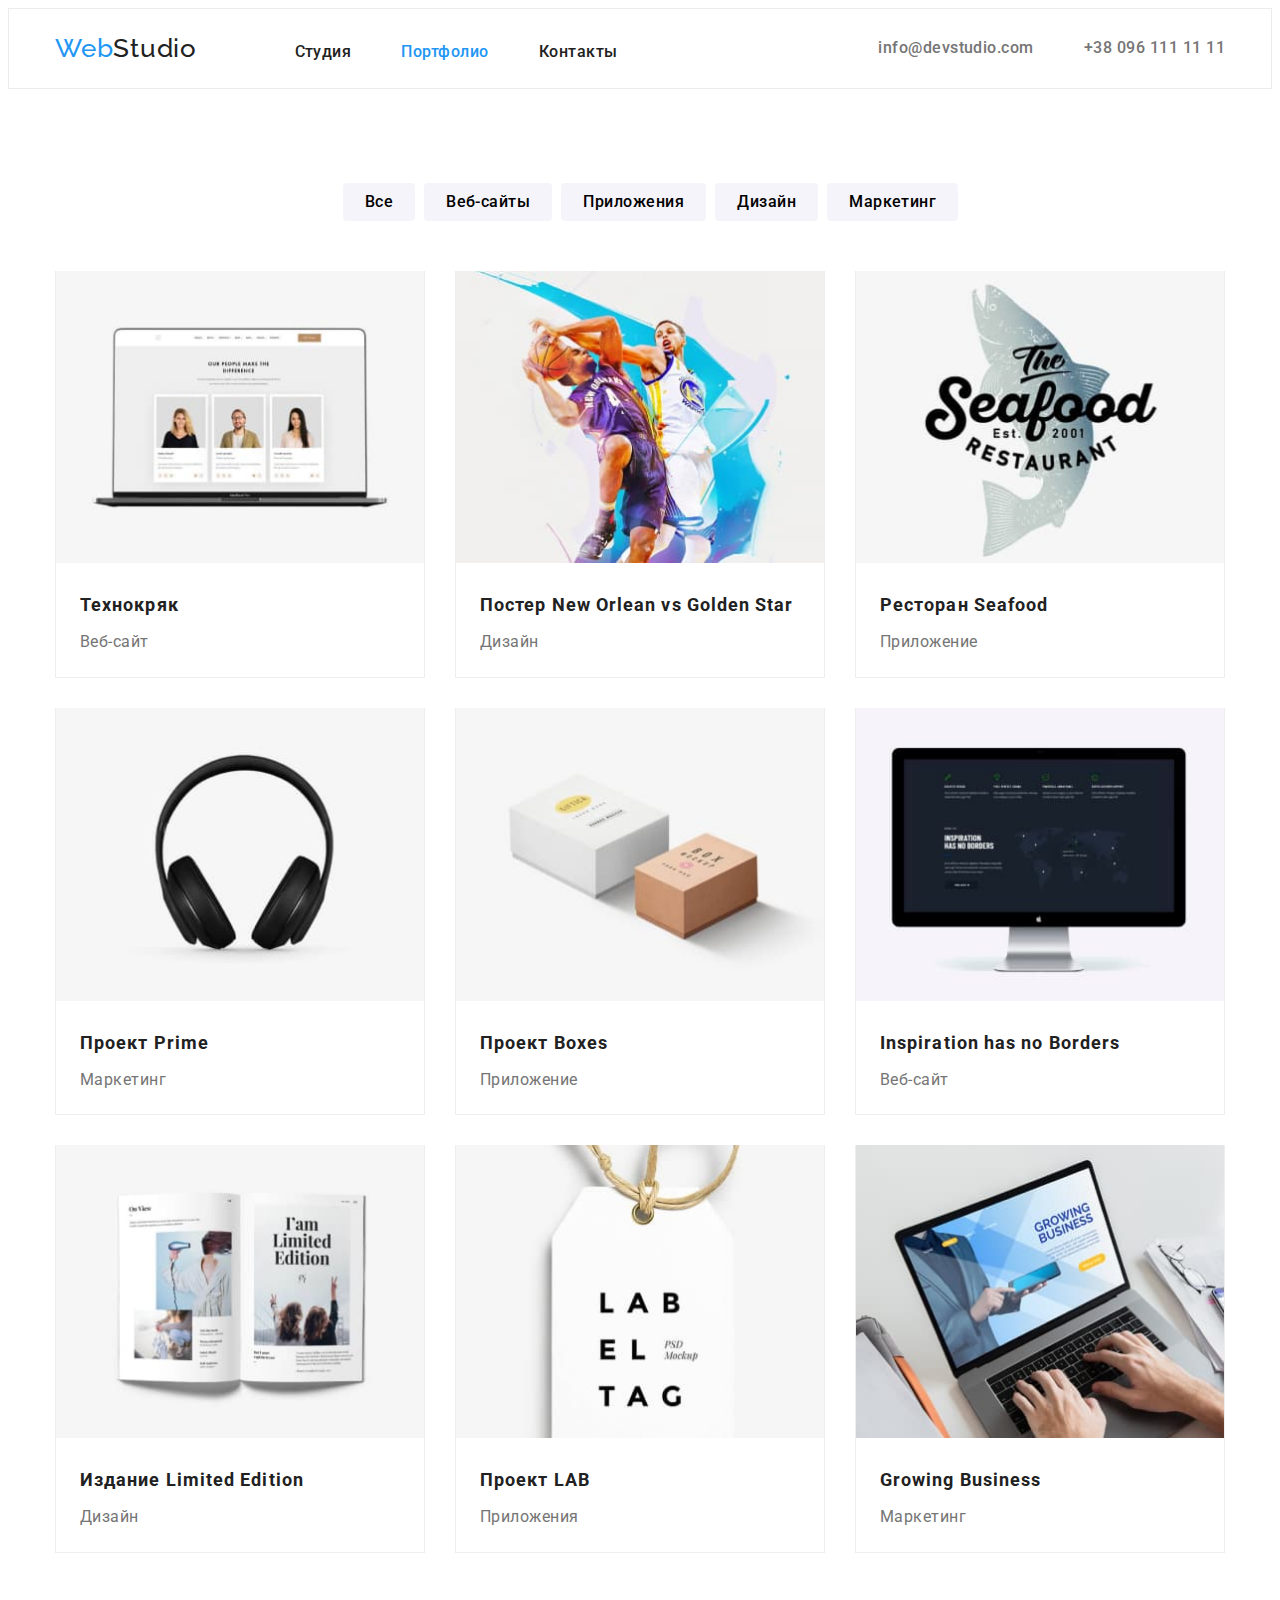
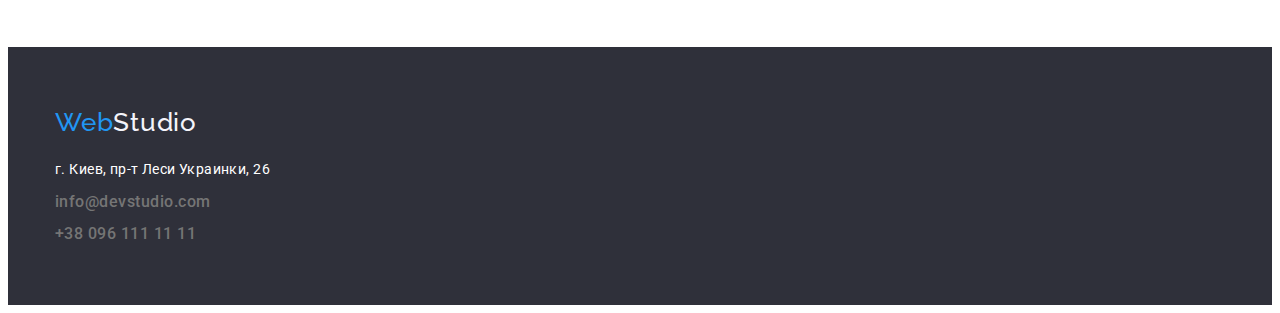
==== commit 10859c3f: "Вносит правки" ====
--- a/portfolio.html
+++ b/portfolio.html
@@ -30,7 +30,7 @@
               <a class="link nav" href="./index.html">Студия</a>
             </li>
             <li class="nav-item">
-              <a class="link nav current" href="./portfolio.html">Порфолио</a>
+              <a class="link nav current" href="./portfolio.html">Портфолио</a>
             </li>
             <li class="nav-item"><a class="link nav" href="">Кoнтакты</a></li>
           </ul>
--- a/css/styles.css
+++ b/css/styles.css
@@ -52,8 +52,8 @@
   text-decoration: none;
   line-height: 1.43;
   font-weight: 500;
-  padding-top: 24px;
-  padding-bottom: 24px;
+  padding-top: 32px;
+  padding-bottom: 32px;
 }
 
 .container {
@@ -130,8 +130,7 @@
 .hero-section {
   margin-left: auto;
   margin-right: auto;
-  padding-top: 200px;
-  padding-bottom: 200px;
+  padding: 200px;
 }
 
 .hero-container {
@@ -263,6 +262,7 @@
   /* padding-bottom: 30px; */
   margin-bottom: 0;
 }
+
 .dark-bg.footer {
   padding-top: 60px;
   padding-bottom: 60px;
@@ -306,8 +306,12 @@
   margin-bottom: 50px;
 }
 .portfolio-text {
-  margin-left: 24px;
-  margin-top: 20px;
+  /* margin-left: 24px;
+  margin-top: 20px; */
+  padding-left: 24px;
+  padding-right: 24px;
+  padding-top: 20px;
+  padding-bottom: 20px;
 }
 
 .portfolio-tittle {
@@ -326,8 +330,9 @@
   letter-spacing: 0.03em;
   color: var(--primary-color);
   /* margin-left: 24px; */
-  margin-bottom: 20px;
+  /* margin-bottom: 20px; */
   margin-top: 4px;
+  margin-block-end: 0em;
 }
 .portfolio-card {
   margin-right: 30px;
